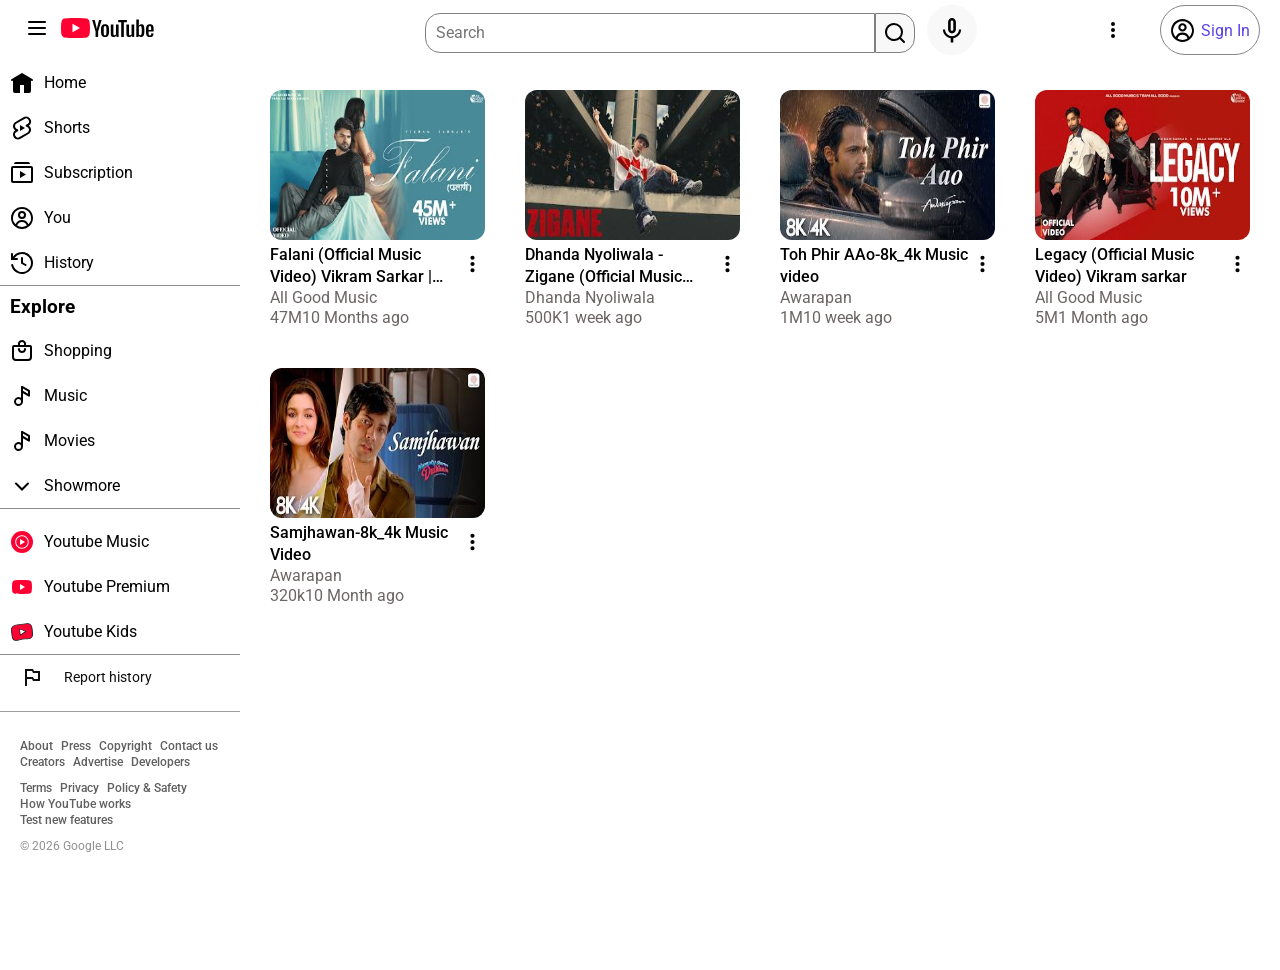
==== index.html @ d6d593e4 "safwan ahmad" ====
<!DOCTYPE html>
<html lang="en">
<head>
    <meta charset="UTF-8">
    <meta name="viewport" content="width=device-width, initial-scale=1.0">
    <title>youtube</title>
    <link rel="stylesheet" href="style.css">
</head>
<body>
    <header>
        <div class="threeline">
       <img src="img/threeline.svg" alt="">
       </div>
        <div class="logo">
            <a href="index.html">
                <img src="img/logo.svg" alt="">
            </a>
        </div>
        <div class="search">
            <input type="text" placeholder="Search">
            <div class="search1">
            <img src="img/search.svg" alt=""></div>
        </div>
        <div class="voice">
            <img src="img/voice.svg" alt="">
        </div>
        <div class="threedot">
            <img src="img/threedot.svg" alt="">
        </div>
        <div class="signup">
            <img src="img/you.svg" alt="">
            <p> Sign In</p>
        </div>
       </header>
       <div class="container">
     <div class="left">
        <div class="a">
        <div class="home">
            <img src="img/home.svg" alt="">
            <p>Home</p>
        </div>
        <div class="shorts">
            <img src="img/shorts.svg" alt="">
            <p>Shorts</p>
        </div>
        <div class="subscriptions">
            <img src="img/subsription.svg" alt="">
            <p>Subscription</p>
        </div>
        <div class="you">
            <img src="img/you.svg" alt="">
            <p>You</p>
        </div>
        <div class="history">
            <img src="img/history.svg" alt="">
            <p>History</p>
        </div></div>
        <div class="explore">
            <h3>Explore</h3>
            <div class="shopping">
                <img src="img/shopping.svg" alt="">
                <p>Shopping</p>
            </div>
            <div class="music">
                <img src="img/music.svg" alt="">
                <p>Music</p>
            </div>
            <div class="movies">
                <img src="img/music.svg" alt="">
                <p>Movies</p>
            </div>
            <div class="showmore">
                <img src="img/showmore.svg" alt="">
                <p>Showmore</p>
            </div>
        </div>
        <div class="b">
        <div class="ytmusic">
            <img src="img/ytmusic.svg" alt="">
            <p>Youtube Music</p>
        </div>
        
        <div class="ytmusic">
            <img src="img/ytpremium.svg" alt="">
            <p>Youtube Premium</p>
        </div>
        <div class="ytmusic">
            <img src="img/ytkids.svg" alt="">
            <p>Youtube Kids</p>
        </div>
        </div>
        <!-- Report History Item -->
<div class="sidebar-item">
    <!-- SVG for Flag / Report History -->
    <svg class="sidebar-icon" viewBox="0 0 24 24" focusable="false">
        <path d="M14 6l-1-2H5v17h2v-7h5l1 2h7V6h-6zm4 8h-4l-1-2H7V6h5l1 2h5v6z"></path>
    </svg>
    <span>Report history</span>
</div>

<!-- Divider Line -->
<hr class="divider">

<!-- Footer Section -->
<div class="sidebar-footer">
    <!-- First block of links -->
    <div class="footer-links">
        <a href="#">About</a>
        <a href="#">Press</a>
        <a href="#">Copyright</a>
        <a href="#">Contact us</a>
        <a href="#">Creators</a>
        <a href="#">Advertise</a>
        <a href="#">Developers</a>
    </div>
    
    <!-- Second block of links -->
    <div class="footer-links">
        <a href="#">Terms</a>
        <a href="#">Privacy</a>
        <a href="#">Policy & Safety</a>
        <a href="#">How YouTube works</a>
        <a href="#">Test new features</a>
    </div>
    
    <!-- Copyright -->
    <div class="copyright">
        © 2026 Google LLC
    </div>
</div>
     </div>
     <div class="right">
         
        <div class="cardcontainer">                   
      
     </div>
     </div>
     <script src="script.js"></script>
</body>
</html>
---- style.css ----
@import url('https://fonts.googleapis.com/css2?family=Google+Sans:ital,opsz,wght@0,17..18,400..700;1,17..18,400..700&family=Roboto:ital,wght@0,100..900;1,100..900&display=swap');
body{
    box-sizing: border-box;
}
* {
    margin: 0;
    padding: 0;
    box-sizing: border-box;
    font-family: 'Roboto', sans-serif;
}

header {
    height: 60px;
    width: 100%;
    display: flex;
    align-items: center;
    justify-content: space-between;
    padding: 10px;
}

.threeline {
    margin-left: 15px;

}

.logo {
    margin-left: -100px;
}

.search {
    margin-left: 150px;
    height: 40px;
    display: flex;
    width: 800px;
    align-items: center;
}

.search input {
    outline: none;
    border: none;
    height: 100%;
    padding-left: 10px;
    width: 450px;
    font-size: medium;
    border: 1px solid grey;
    border-top-left-radius: 15px;
    border-bottom-left-radius: 15px;
}

.search1 {
    background-color: #F8F8F8;
    padding: 7px;
    margin-top: 5px;
    justify-content: center;
    display: flex;
    border: 1px solid grey;
    align-items: center;
    border-top-right-radius: 15px;
    border-bottom-right-radius: 15px;
}

.search1:hover {
    background-color: #cdcccc;
    cursor: pointer;
}

.voice {
    margin-left: -400px;
    border-radius: 50%;
    background-color: #F8F8F8;
    display: flex;
    align-items: center;
    justify-content: center;
    height: 50px;
    width: 50px
}

.voice:hover {
    background-color: #cdcccc;
    cursor: pointer;
}

.threedot {
    margin-right: -90px;
    display: flex;
    align-items: center;
    justify-content: center;
    height: 50px;
    width: 50px;
}

.signup {
    margin-right: 10px;
    display: flex;
    align-items: center;
    justify-content: center;
    height: 50px;
    width: 100px;
    border-radius: 50PX;
    color: #5a43eb;
    border: 1px solid #858586;
    padding: 0px;
}

.signup:hover {
    cursor: pointer;
    background-color: #a9ddfdd6;
}

.signup p {
    padding-left: 6px;
}

.signup img {
    height: 25px;
    width: 25px;
    color: #5a43eb;
}
.a{
     border-bottom: 1px solid  #858586ec;;
}
.home,.you,.history,.subscriptions,.shorts,.showmore,.music,.movies,.shopping,.ytmusic{
    display: flex;
    align-items: center;    
    padding: 10px;
    height: 45px;
    width: 100%;

  }
.home p,.you p,.history p,.subscriptions p,.shorts p,.showmore p,.music p,.movies p,.shopping p,.ytmusic p{
    padding-left: 10px;
}  
.home:hover,.you:hover,.history:hover,.subscriptions:hover,.shorts:hover,.shorts:hover,.showmore:hover,.music:hover,.movies:hover,.shopping:hover,.ytmusic:hover{
    background-color: rgba(178, 177, 177, 0.927);
    border-radius: 15px;
    cursor: pointer;
}
.explore h3{
    padding-top: 10px;
    padding: 10px;
}
.explore{
         border-bottom: 1px solid  #858586ec;;
}
.b{
   border-bottom: 1px solid  #858586ec;;
    padding-top: 10px;
}
.left{
    width: 240px;
    height: calc(100vh - 60px); 
    overflow-y: scroll;
    flex-shrink: 0;
    overflow-x: hidden;
}
.left::-webkit-scrollbar{
    width: 8px;
    height: 60px;
}
.left::-webkit-scrollbar-track{
    background: transparent;
}
.left::-webkit-scrollbar-thumb{
    background: #909090;
    border-radius: 10px;
}
.left::-webkit-scrollbar-thumb:hover{
    background: #606060;
}
.container{
    display: flex;
    width: 100%;
}
.sidebar-item {
    display: flex;
    align-items: center;
    padding: 10px 20px;
    cursor: pointer;
    font-size: 14px;
    color: #0f0f0f;
}
.sidebar-item:hover {
    background-color: #f2f2f2;
    border-radius: 10px;
}
.sidebar-icon {
    width: 24px;
    height: 24px;
    margin-right: 20px;
    fill: #0f0f0f; 
}
.divider {
    border: none;
    border-top: 1px solid #9e9e9e;
    margin: 12px 0;
}
.sidebar-footer {
    padding: 15px 20px;
    font-family: Roboto, Arial, sans-serif;
}
.footer-links {
    display: flex;
    flex-wrap: wrap; 
    gap: 2px 8px; 
    margin-bottom: 12px;
}
.footer-links a {
    text-decoration: none;
    color: #606060; 
    font-size: 12px;
    font-weight: 500;
}
.copyright {
    color: #909090; 
    font-size: 12px;
    margin-top: 10px;
}
.right{
    width: 100%;
    flex:1;
    min-width: 0;
    height: 100vh;
    padding: 10px;
    margin: 10px;
}

   .cardcontainer{
    display: grid;
    grid-template-columns: repeat(4, 1fr);
    gap: 20px;
   
    width: 100%;
}
.card:hover{
    background-color: #d8def7fe;
    cursor: pointer;
}
.card{
   width: 100%;
   transition: background-color 0.2s ease;
    border-radius: 12px;
    padding: 10px;
    min-width: 0;

}
.card img{
    width: 100%;
      height: 150px;
    border-radius: 12px;
}
.card p{
    display: -webkit-box;
    -webkit-line-clamp: 2;
    -webkit-box-orient: vertical;
    overflow: hidden;
    font-size: medium;
}
.d{
    display: flex;
}
.d p{
    font-size: 16px;
    font-weight: 500;
    line-height: 22px;
}
.d img {
    height: 40px;
    width: 25px;
}
.title {
    display: flex;
    
    font-size: 14px;
    color:rgb(107, 101, 100);
    line-height: 20px;
    font-style: normal;    
    font-weight: 400;
}
#myvideoplayer{
    max-width: 800px;
   width: 100%;
   align-items: center;
   justify-content: center;
    height: auto;
    margin: 0 auto;
    display: flex;
    aspect-ratio: 16/9;
    border-radius: 10px;
    margin-top: 10px;
    margin-left: 60px;
    background-color: #000;
}
.videocontainer{
    display: flex;
    flex-direction: column;
    
}

#vidTitle{
    padding-left: 60px;
    padding-top: 20px;
     font-size: 18px;
    font-weight: bold;
}
#ideo-channel{
    padding-left: 60px;
    padding-top: 10px;
}
.container{
    height: calc(100vh - 60px);
    width: 100%;
    display: flex;
    flex-direction: wrap;
}
.left1{
    width: 70vw;
    height: 100vh;
   
}
.right1{
    height: 80%;
    width: 35%;
    margin-left: -60px;
    padding: 10px;
    margin-top: 10px;
}
.playbar{
    top: 10;
    height: 60px;  
     width: 85%;
    justify-content: space-between; ;
    align-items: center;
    padding: 10px;
    margin-left: 60px;
    margin-top: 10px;
    border-radius: 10px;
    border: 1px solid #858586ec;
    cursor: pointer;
}
.songinfo{
    display: flex;
    align-items: center;
    margin-left: -50px;
}
.songtime{
    
    display: flex;
   padding-left: 10px;
   margin-right: -10px;
}    
.songbutton{
    margin-left: -40px;
}
.songbutton img {
     margin-left: 10px;
}
.above{
    display: flex;
    justify-content: space-between;
    align-items: center;
    margin-left: 60px;
    margin-top: 10px;
}
.seekbar{
    height: 8px;
    width:98%;
    align-items: center;
    justify-content: center;
    margin-left: 10px;
    border-radius: 10px;
    position: relative;
    border: 1px solid #858586ec;
}
.circle{
    width: 13px;
    height: 13px;
    border-radius: 13px;
    background-color: rgb(8, 8, 8);
    bottom: 4px;
    margin-left: -5px;
    left: 0%;
    transition: left 0.5s;
    position: relative;
}
.volume{
    display: flex;
    align-items: center;
    justify-content: center;
    margin-left: 10px;
      cursor: pointer;
}
.range{
    margin-left: 10px;
  }
   input{
    margin-left: 10px;
    margin-top: 5px;
    cursor: pointer;
 }
 .videocont{
    height: 135px;
    width: 430px; 
   
    border-radius: 10px;
    cursor: pointer;
 }

.card1{
    width: 100%;
    transition: background-color 0.2s ease;
    border-radius: 12px;
    padding: 10px;
    min-width: 0;
    display: flex;
    
} 
.card1:hover{
    background-color: #d8def7fe;
    cursor: pointer;
}
.card1 img{
    width: 210px;
    height: 110px;
    border-radius: 12px;
}
.carddetail{
    display: flex;
    flex-direction: column;
    padding-left: 15px;
}
.cardtitle {
   display: -webkit-box;
    -webkit-line-clamp: 2;
    -webkit-box-orient: vertical;
    overflow: hidden;
    width: 170px;
    font-size: medium;
}
.carddetail h3{
    font-size: 16px;
    font-weight: 500;
    line-height: 22px;
}
.title1{
    display: flex;
    font-size: 14px;
    color:rgb(107, 101, 100);
    line-height: 20px;
    font-style: normal;    
    font-weight: 400;
}
.d1{
    display: flex;
    align-items: center;
    justify-content: space-between;
}
.d1 img{
    height: 40px;
    width: 25px;
}
.songinfo{width: 20vw;}
.songinfo p{
    font-size: 16px;
    font-weight: 500;
    line-height: 22px;
    white-space: nowrap;
    overflow: hidden;
    text-overflow: ellipsis;
}
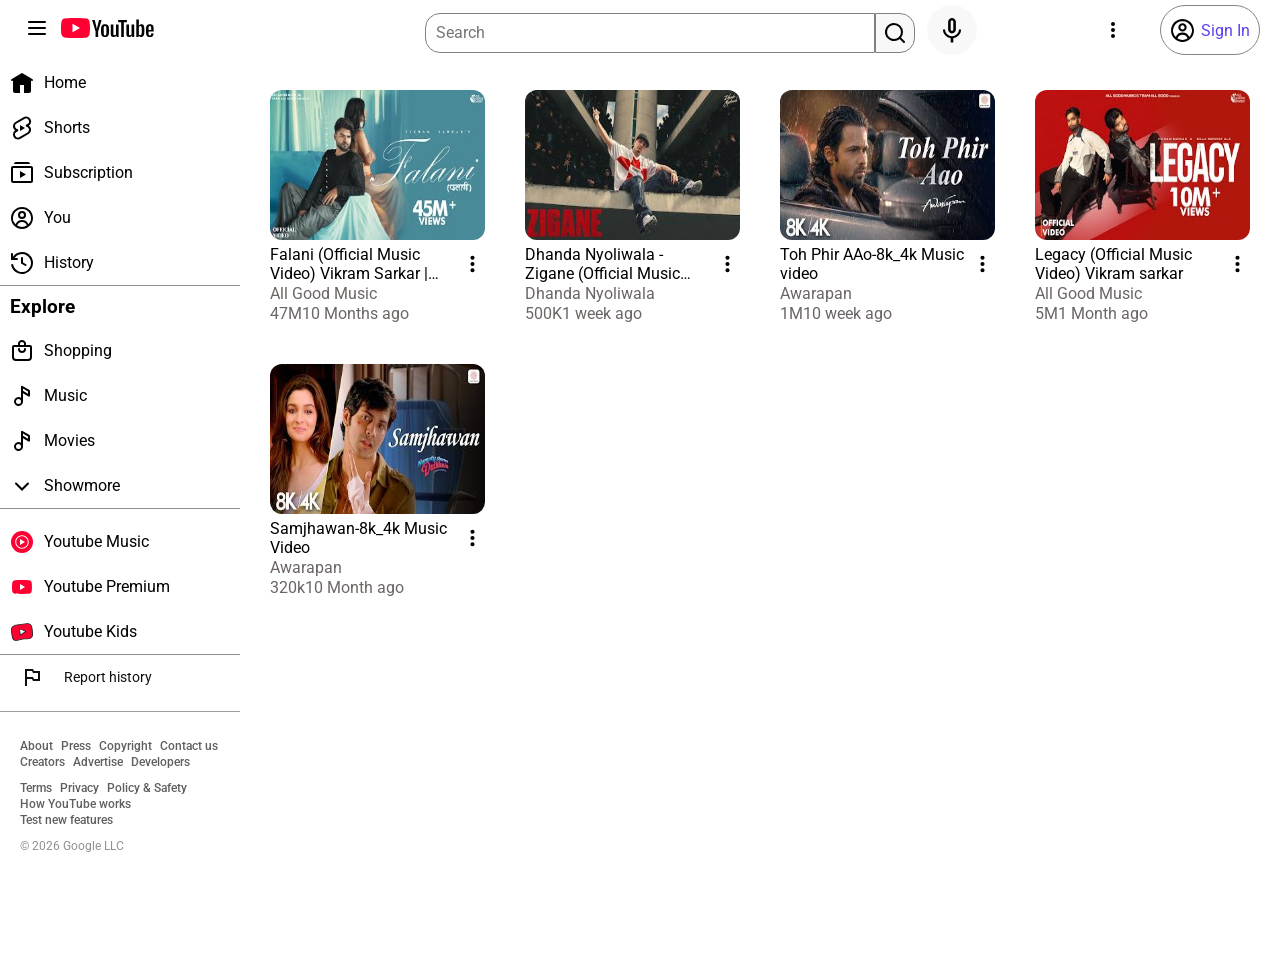
==== commit 0070bb0b: "a" ====
--- a/index.html
+++ b/index.html
@@ -17,7 +17,7 @@
             </a>
         </div>
         <div class="search">
-            <input type="text" placeholder="Search">
+            <input type="text" placeholder="Search" id="search-input">
             <div class="search1">
             <img src="img/search.svg" alt=""></div>
         </div>
--- a/style.css
+++ b/style.css
@@ -466,4 +466,316 @@
     white-space: nowrap;
     overflow: hidden;
     text-overflow: ellipsis;
+}
+/* =========================
+   Responsive: Mobile (360x800)
+   ========================= */
+@media screen and (max-width: 480px) {
+  header {
+    height: auto;
+    padding: 8px 10px;
+    gap: 8px;
+    flex-wrap: wrap;
+  }
+
+  .threeline,
+  .logo,
+  .search,
+  .voice,
+  .threedot,
+  .signup {
+    margin: 0 !important;
+  }
+
+  .logo {
+    margin-left: 0 !important;
+  }
+
+  .search {
+    order: 3;
+    width: 100%;
+    height: 38px;
+  }
+
+  .search input {
+    width: 100%;
+    min-width: 0;
+    font-size: 14px;
+  }
+
+  .search1 {
+    margin-top: 5px;
+    padding: 7px 10px;
+  }
+
+  .voice {
+    height: 38px;
+    width: 38px;
+  }
+
+  .threedot img {
+    height: 18px;
+    width: 18px;
+  }
+
+  .signup {
+    height: 38px;
+    width: auto;
+    padding: 0 12px;
+    border-radius: 999px;
+    font-size: 13px;
+  }
+
+  .container {
+    height: auto !important;
+    flex-wrap: nowrap;
+  }
+
+  /* hide left sidebar on phone */
+  .left {
+    display: none;
+  }
+
+  .right {
+    margin: 0;
+    padding: 10px;
+    height: auto;
+  }
+
+  .cardcontainer {
+    grid-template-columns: 1fr;
+    gap: 12px;
+  }
+
+  .card img {
+    height: auto;
+    aspect-ratio: 16 / 9;
+    object-fit: cover;
+  }
+
+  /* video page layout stacks */
+  .left1,
+  .right1 {
+    width: 100%;
+    height: auto;
+    margin: 0;
+    padding: 0;
+  }
+
+  .right1 {
+    margin-top: 12px;
+  }
+
+  #myvideoplayer {
+    max-width: 100%;
+    width: 100%;
+    margin: 10px 0 0 0;
+  }
+
+  #vidTitle,
+  #ideo-channel,
+  .above,
+  .playbar {
+    margin-left: 0;
+    padding-left: 0;
+  }
+
+  #vidTitle {
+    padding-top: 12px;
+    font-size: 16px;
+  }
+
+  #ideo-channel {
+    padding-top: 6px;
+  }
+
+  .playbar {
+    width: 100%;
+    height: auto;
+    padding: 8px;
+  }
+
+  .above {
+    margin-top: 8px;
+    flex-wrap: wrap;
+    gap: 8px;
+  }
+
+  .seekbar {
+    width: 100%;
+    margin-left: 0;
+  }
+
+  .songinfo {
+    width: auto;
+    margin-left: 0;
+    flex: 1;
+    min-width: 0;
+  }
+
+  .songbutton {
+    margin-left: 0;
+  }
+
+  .songtime {
+    margin-right: 0;
+    padding-left: 0;
+  }
+
+  .volume,
+  .range,
+  input {
+    margin-left: 0;
+  }
+
+  .videocont {
+    width: 100%;
+    height: auto;
+    aspect-ratio: 16 / 9;
+  }
+
+  .card1 {
+    padding: 8px;
+    gap: 10px;
+  }
+
+  .card1 img {
+    width: 42%;
+    min-width: 130px;
+    height: auto;
+    aspect-ratio: 16 / 9;
+    object-fit: cover;
+  }
+
+  .carddetail {
+    padding-left: 0;
+    min-width: 0;
+    flex: 1;
+  }
+
+  .cardtitle {
+    width: 100%;
+    font-size: 14px;
+  }
+
+  .carddetail h3 {
+    font-size: 14px;
+    line-height: 1.35;
+  }
+
+  .title1,
+  .title {
+    font-size: 12px;
+    line-height: 1.3;
+  }
+}
+
+
+@media screen and (max-width: 360px) {
+  .card1 {
+    flex-direction: column;
+  }
+
+  .card1 img {
+    width: 100%;
+    min-width: 0;
+  }
+
+  .signup p {
+    display: none;
+  }
+}
+/* play.html mobile layout fix */
+@media screen and (max-width: 768px) {
+  .container {
+    display: flex;
+    flex-direction: column !important; /* side-by-side se upar-niche */
+    height: auto !important;
+  }
+
+  .left1 {
+    width: 100% !important;
+    height: auto !important;
+    order: 1;
+  }
+
+  .right1 {
+    width: 100% !important;
+    height: auto !important;
+    margin: 12px 0 0 0 !important;
+    padding: 0 !important;
+    order: 2; /* left1 ke bottom me aayega */
+  }
+
+  #myvideoplayer {
+    width: 100% !important;
+    max-width: 100% !important;
+    margin: 0 !important;
+  }
+
+  #vidTitle,
+  #ideo-channel,
+  .above,
+  .playbar {
+    margin-left: 0 !important;
+    padding-left: 0 !important;
+  }
+
+  .playbar {
+    width: 100% !important;
+  }
+
+
+  .card1 {
+    width: 100%;
+    display: flex;
+    gap: 10px;
+    padding: 8px;
+  }
+
+  .card1 img {
+    width: 42%;
+    height: auto;
+    aspect-ratio: 16/9;
+    object-fit: cover;
+  }
+
+  .carddetail {
+    flex: 1;
+    min-width: 0;
+    padding-left: 0;
+  }
+
+  .cardtitle {
+    width: 100%;
+  }
+}
+
+@media screen and (max-width: 360px) {
+  .card1 {
+    flex-direction: column;
+  }
+
+  .card1 img {
+    width: 100%;
+  }
+}
+@media screen and (max-width: 768px) {
+  .threedot,
+  .three-dot,
+  .threedots,
+  .dots,
+  .menu-dots,
+  .more,
+  .more-btn {
+    display: none !important;
+    visibility: hidden !important;
+    width: 0 !important;
+    height: 0 !important;
+    margin: 0 !important;
+    padding: 0 !important;
+    overflow: hidden !important;
+  }
+
+  
 }
